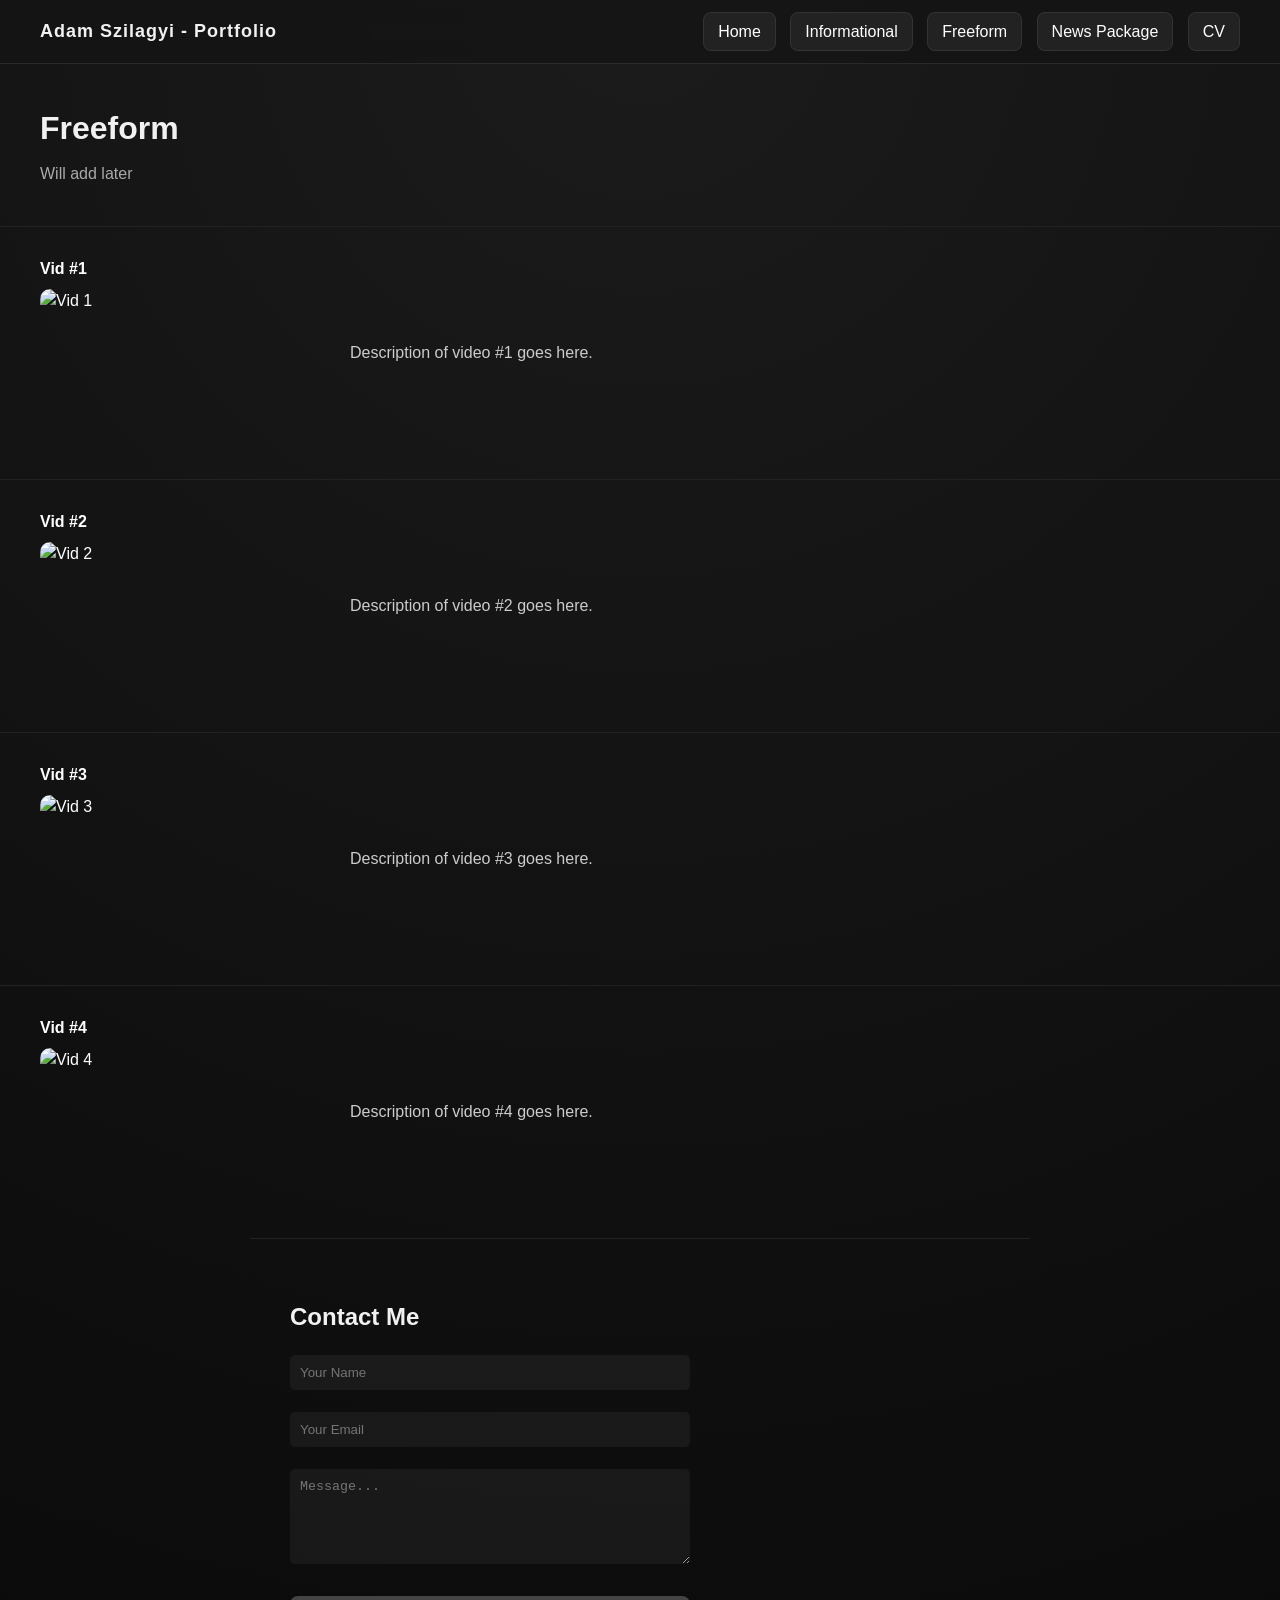
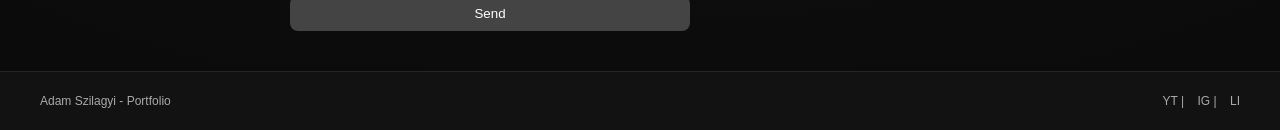
==== freeform.html @ 99cc24c6 "Add files via upload" ====
<!DOCTYPE html>
<html lang="en">
<head>
<meta charset="UTF-8" />
<meta name="viewport" content="width=device-width, initial-scale=1.0"/>
<title>Freeform - Adam Szilagyi</title>

<link rel="stylesheet" href="styles.css">

<style>
.page-title {
    padding: 40px 40px 10px;
    font-size: 32px;
    font-weight: bold;
}

.page-desc {
    padding: 0 40px 40px;
    color: #aaa;
}

/* VIDEO ROWS */
.video-row {
    display: flex;
    align-items: center;
    gap: 30px;
    padding: 30px 40px;
    border-top: 1px solid #222;
}

/* LEFT SIDE VIDEO CARD */
.video-card {
    display: flex;
    flex-direction: column;
    text-decoration: none;
    color: white;
}

.video-title {
    margin-bottom: 8px;
    font-weight: bold;
}

/* HOVER ZOOM */
.video-card img {
    width: 280px;
    height: 160px;
    object-fit: cover;
    border-radius: 10px;
    transition: transform 0.3s ease;
}

.video-card img:hover {
    transform: scale(1.08);
}

/* TEXT */
.video-text {
    max-width: 500px;
    color: #ccc;
}

/* CONTACT (same styling as main site if already in styles.css) */
.contact {
    padding: 40px;
    border-top: 1px solid #222;
}

form {
    display: flex;
    flex-direction: column;
    max-width: 400px;
}

input, textarea {
    margin-bottom: 10px;
    padding: 10px;
    border: none;
    border-radius: 5px;
}

button.submit {
    background: #444;
    color: white;
    padding: 10px;
    border: none;
    cursor: pointer;
}

button.submit:hover {
    background: #666;
}
</style>

</head>

<body>

<!-- HEADER -->
<header>
    <div class="title">Adam Szilagyi - Portfolio</div>

    <div class="nav-buttons">
        <a href="index.html">Home</a>
        <a href="informational.html">Informational</a>
        <a href="freeform.html">Freeform</a>
        <a href="news.html">News Package</a>
        <a href="cv.pdf" target="_blank">CV</a>
    </div>
</header>

<!-- TITLE -->
<div class="page-title">Freeform</div>
<div class="page-desc">Will add later</div>

<!-- ROW 1 -->
<section class="video-row">
    <a class="video-card" href="https://your-link-1.com" target="_blank">
        <div class="video-title">Vid #1</div>
        <img src="images/info1.jpg" alt="Vid 1">
    </a>
    <div class="video-text">Description of video #1 goes here.</div>
</section>

<!-- ROW 2 -->
<section class="video-row">
    <a class="video-card" href="https://your-link-2.com" target="_blank">
        <div class="video-title">Vid #2</div>
        <img src="images/info2.jpg" alt="Vid 2">
    </a>
    <div class="video-text">Description of video #2 goes here.</div>
</section>

<!-- ROW 3 -->
<section class="video-row">
    <a class="video-card" href="https://your-link-3.com" target="_blank">
        <div class="video-title">Vid #3</div>
        <img src="images/info3.jpg" alt="Vid 3">
    </a>
    <div class="video-text">Description of video #3 goes here.</div>
</section>

<!-- ROW 4 -->
<section class="video-row">
    <a class="video-card" href="https://your-link-4.com" target="_blank">
        <div class="video-title">Vid #4</div>
        <img src="images/info4.jpg" alt="Vid 4">
    </a>
    <div class="video-text">Description of video #4 goes here.</div>
</section>

<!-- CONTACT FORM -->
<section class="contact">
    <h2>Contact Me</h2>

    <form action="https://formspree.io/f/mwvaejre" method="POST">
        <input type="text" name="name" placeholder="Your Name" required>
        <input type="email" name="email" placeholder="Your Email" required>
        <textarea name="message" placeholder="Message..." rows="5"></textarea>
        <button class="submit" type="submit">Send</button>
    </form>
</section>

<!-- FOOTER -->
<footer>
    <div>Adam Szilagyi - Portfolio</div>

    <div>
        <a href="#">YT</a> |
        <a href="#">IG</a> |
        <a href="#">LI</a>
    </div>
</footer>

</body>
</html>
---- styles.css ----
/* =========================
   GLOBAL
========================= */
body {
    margin: 0;
    font-family: "Arial", sans-serif;
    background: radial-gradient(circle at top, #1b1b1b, #0a0a0a);
    color: #f1f1f1;
    line-height: 1.5;
}

/* Smooth scrolling */
html {
    scroll-behavior: smooth;
}

/* =========================
   HEADER
========================= */
header {
    display: flex;
    justify-content: space-between;
    align-items: center;
    padding: 18px 40px;
    background: rgba(20, 20, 20, 0.8);
    backdrop-filter: blur(10px);
    border-bottom: 1px solid #2a2a2a;
    position: sticky;
    top: 0;
    z-index: 100;
}

.title {
    font-size: 18px;
    font-weight: 700;
    letter-spacing: 1px;
}

.nav-buttons a {
    margin-left: 10px;
    padding: 10px 14px;
    background: rgba(255, 255, 255, 0.06);
    color: #fff;
    text-decoration: none;
    border-radius: 8px;
    transition: all 0.25s ease;
    border: 1px solid rgba(255,255,255,0.08);
}

.nav-buttons a:hover {
    transform: translateY(-2px);
    background: rgba(255, 255, 255, 0.15);
    box-shadow: 0 6px 20px rgba(0,0,0,0.4);
}

/* =========================
   ABOUT SECTION
========================= */
.about {
    display: flex;
    gap: 30px;
    padding: 60px 40px;
    align-items: center;
    max-width: 1100px;
    margin: auto;
}

.about img {
    width: 150px;
    height: 150px;
    border-radius: 50%;
    object-fit: cover;
    border: 3px solid rgba(255,255,255,0.15);
    box-shadow: 0 10px 30px rgba(0,0,0,0.5);
}

.about h2 {
    margin: 0;
    font-size: 28px;
}

.about p {
    color: #cfcfcf;
    max-width: 500px;
}

.cert {
    width: 130px;
    margin-top: 10px;
    filter: drop-shadow(0 10px 15px rgba(0,0,0,0.4));
}

.socials {
    margin-top: 10px;
}

.socials a {
    margin-right: 12px;
    font-size: 18px;
    color: #ccc;
    transition: 0.2s;
}

.socials a:hover {
    color: white;
    transform: scale(1.1);
}

/* =========================
   ROW SECTIONS
========================= */
.row {
    display: flex;
    align-items: center;
    justify-content: space-between;
    padding: 60px 40px;
    border-top: 1px solid rgba(255,255,255,0.06);
    max-width: 1100px;
    margin: auto;
    gap: 20px;
}

.row img {
    width: 340px;
    height: 200px;
    object-fit: cover;
    border-radius: 12px;
    box-shadow: 0 10px 30px rgba(0,0,0,0.6);
    transition: transform 0.3s ease;
}

.row img:hover {
    transform: scale(1.03);
}

.desc {
    max-width: 420px;
}

.desc h3 {
    font-size: 22px;
    margin-bottom: 10px;
}

.desc p {
    color: #cfcfcf;
}

/* BUTTONS */
button {
    margin-top: 10px;
    padding: 10px 16px;
    border: none;
    border-radius: 8px;
    background: linear-gradient(135deg, #444, #222);
    color: white;
    cursor: pointer;
    transition: all 0.25s ease;
}

button:hover {
    transform: translateY(-2px);
    background: linear-gradient(135deg, #666, #333);
    box-shadow: 0 8px 25px rgba(0,0,0,0.4);
}

/* =========================
   CONTACT
========================= */
.contact {
    padding: 60px 40px;
    max-width: 700px;
    margin: auto;
    border-top: 1px solid rgba(255,255,255,0.06);
}

form {
    display: flex;
    flex-direction: column;
    gap: 12px;
}

input, textarea {
    padding: 12px;
    border-radius: 8px;
    border: 1px solid rgba(255,255,255,0.1);
    background: rgba(255,255,255,0.05);
    color: white;
    outline: none;
}

input:focus, textarea:focus {
    border-color: rgba(255,255,255,0.3);
}

/* =========================
   FOOTER
========================= */
footer {
    display: flex;
    justify-content: space-between;
    padding: 20px 40px;
    background: rgba(20, 20, 20, 0.8);
    border-top: 1px solid rgba(255,255,255,0.08);
    font-size: 12px;
    color: #aaa;
}

footer a {
    color: #aaa;
    margin-left: 10px;
    text-decoration: none;
}

footer a:hover {
    color: white;
}
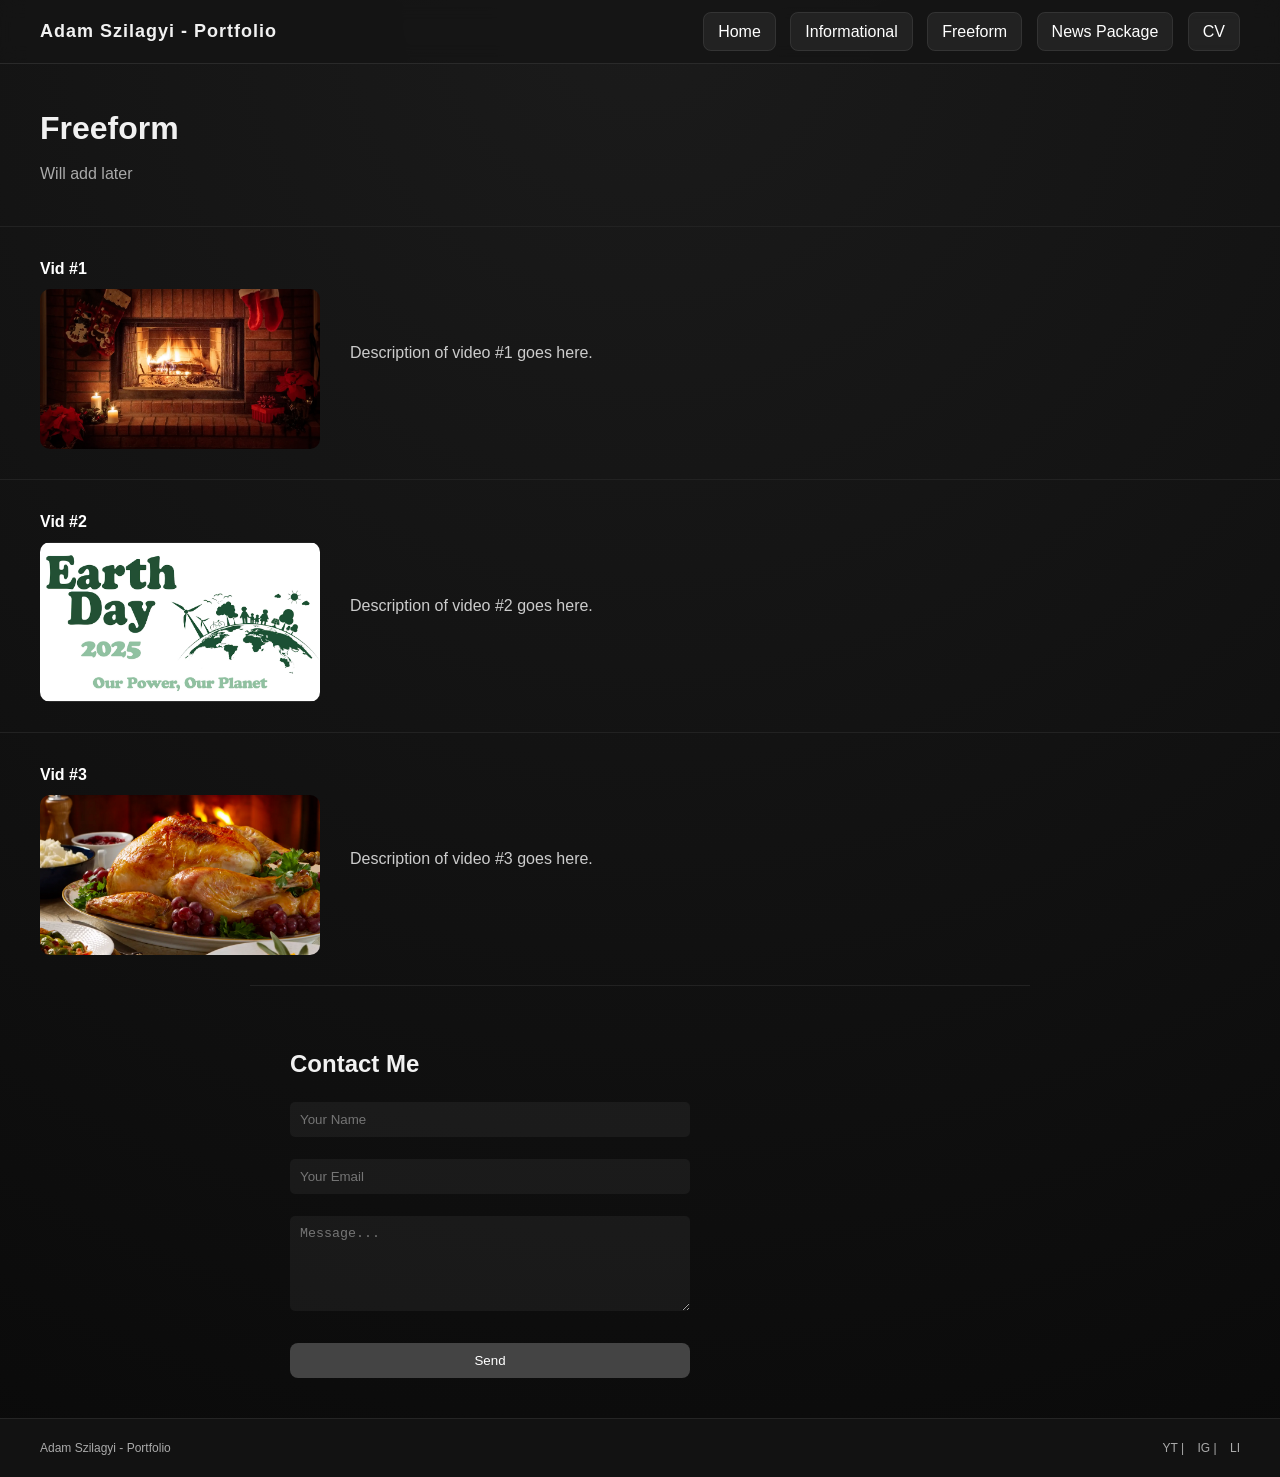
==== commit 00b8a5ff: "Remove fourth video section from freeform.html Removed the fourth video section from the HTML." ====
--- a/freeform.html
+++ b/freeform.html
@@ -117,7 +117,7 @@
 <section class="video-row">
     <a class="video-card" href="https://your-link-1.com" target="_blank">
         <div class="video-title">Vid #1</div>
-        <img src="images/info1.jpg" alt="Vid 1">
+        <img src="images/free1.jpg" alt="Vid 1">
     </a>
     <div class="video-text">Description of video #1 goes here.</div>
 </section>
@@ -126,7 +126,7 @@
 <section class="video-row">
     <a class="video-card" href="https://your-link-2.com" target="_blank">
         <div class="video-title">Vid #2</div>
-        <img src="images/info2.jpg" alt="Vid 2">
+        <img src="images/free2.jpg" alt="Vid 2">
     </a>
     <div class="video-text">Description of video #2 goes here.</div>
 </section>
@@ -135,19 +135,11 @@
 <section class="video-row">
     <a class="video-card" href="https://your-link-3.com" target="_blank">
         <div class="video-title">Vid #3</div>
-        <img src="images/info3.jpg" alt="Vid 3">
+        <img src="images/free3.jpg" alt="Vid 3">
     </a>
     <div class="video-text">Description of video #3 goes here.</div>
 </section>
 
-<!-- ROW 4 -->
-<section class="video-row">
-    <a class="video-card" href="https://your-link-4.com" target="_blank">
-        <div class="video-title">Vid #4</div>
-        <img src="images/info4.jpg" alt="Vid 4">
-    </a>
-    <div class="video-text">Description of video #4 goes here.</div>
-</section>
 
 <!-- CONTACT FORM -->
 <section class="contact">
@@ -173,4 +165,4 @@
 </footer>
 
 </body>
-</html>+</html>
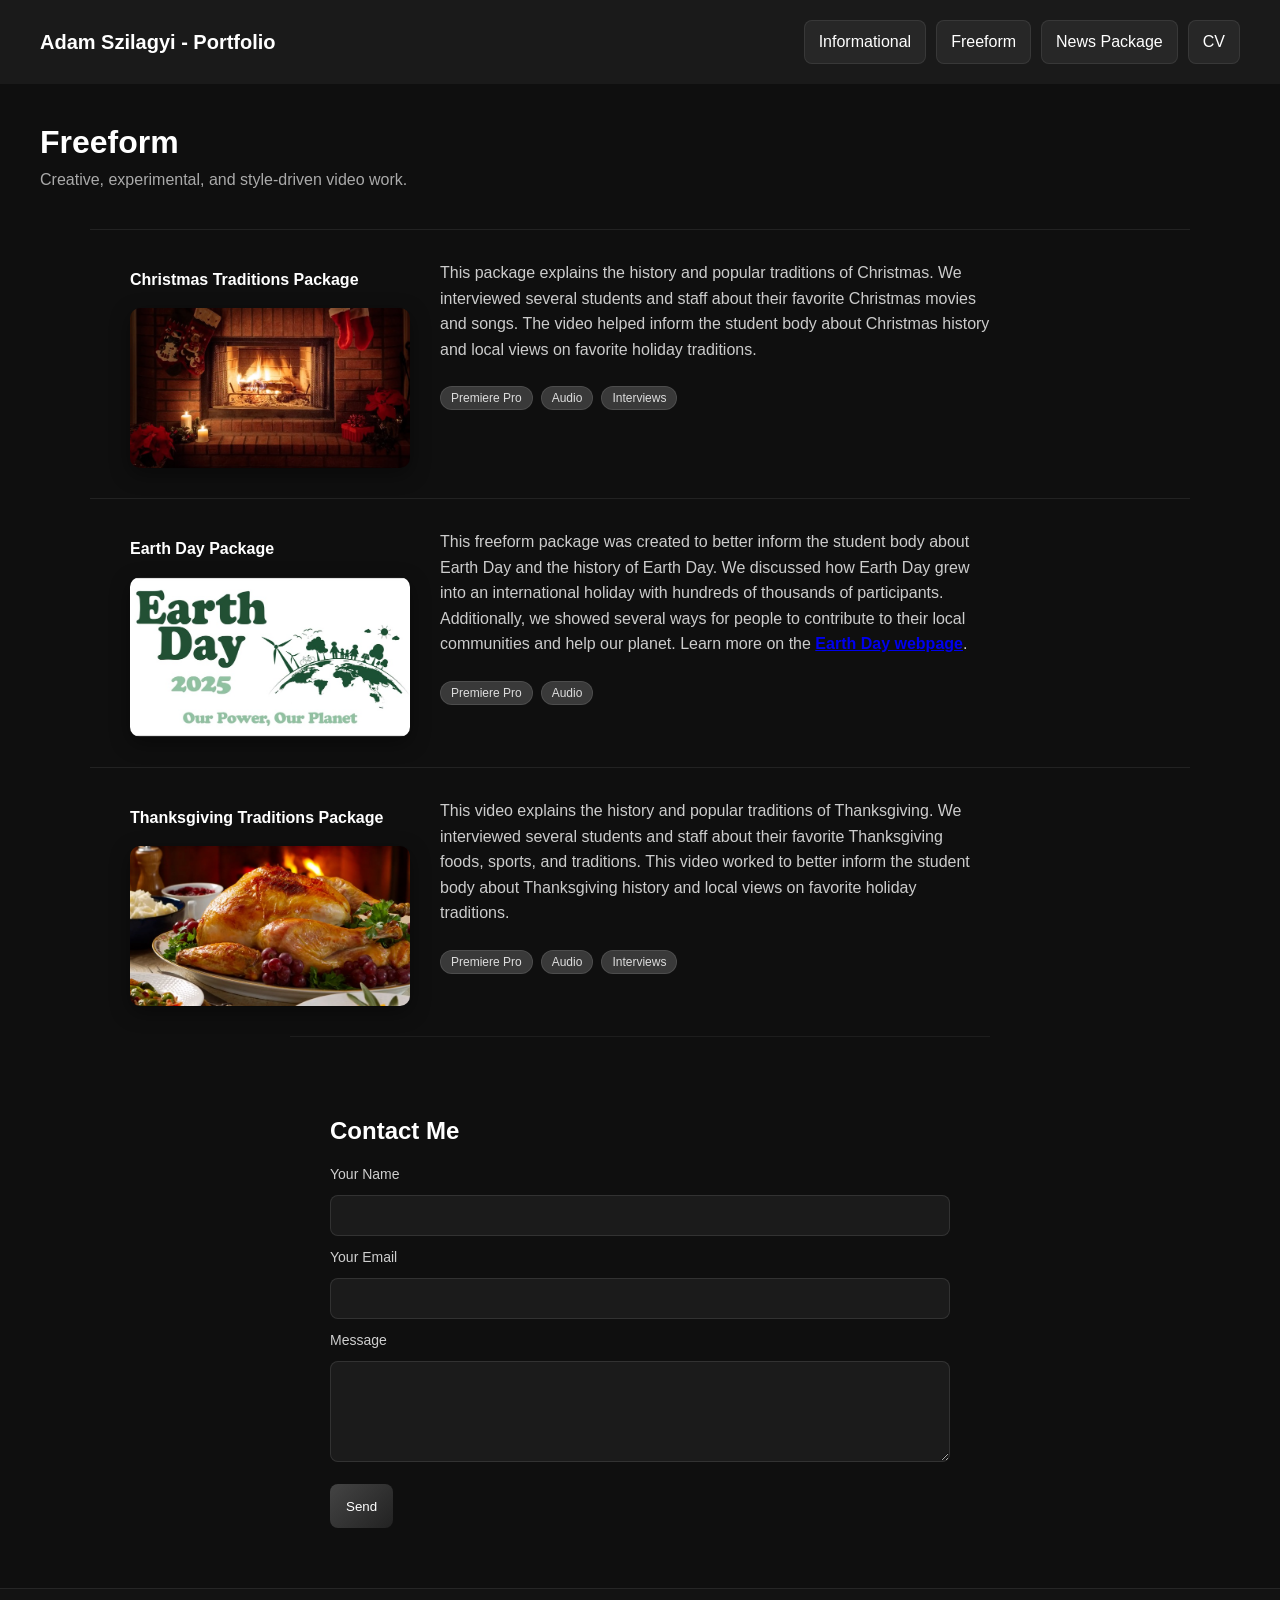
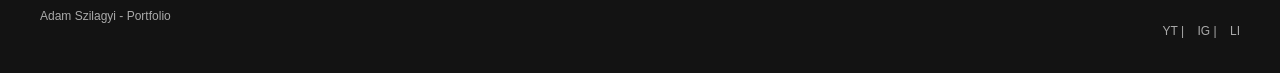
==== commit 2c8b356a: "Added Impeccable and Ran Audit Recommendations Improved the portfolio’s accessibility, responsivenes" ====
--- a/freeform.html
+++ b/freeform.html
@@ -1,168 +1,108 @@
-<!DOCTYPE html>
+<!doctype html>
 <html lang="en">
-<head>
-<meta charset="UTF-8" />
-<meta name="viewport" content="width=device-width, initial-scale=1.0"/>
-<title>Freeform - Adam Szilagyi</title>
+  <head>
+    <meta charset="UTF-8" />
+    <meta name="viewport" content="width=device-width, initial-scale=1.0" />
+    <title>Freeform - Adam Szilagyi</title>
+    <link rel="stylesheet" href="styles.css" />
+  </head>
 
-<link rel="stylesheet" href="styles.css">
-
-<style>
-.page-title {
-    padding: 40px 40px 10px;
-    font-size: 32px;
-    font-weight: bold;
-}
-
-.page-desc {
-    padding: 0 40px 40px;
-    color: #aaa;
-}
-
-/* VIDEO ROWS */
-.video-row {
-    display: flex;
-    align-items: center;
-    gap: 30px;
-    padding: 30px 40px;
-    border-top: 1px solid #222;
-}
-
-/* LEFT SIDE VIDEO CARD */
-.video-card {
-    display: flex;
-    flex-direction: column;
-    text-decoration: none;
-    color: white;
-}
-
-.video-title {
-    margin-bottom: 8px;
-    font-weight: bold;
-}
-
-/* HOVER ZOOM */
-.video-card img {
-    width: 280px;
-    height: 160px;
-    object-fit: cover;
-    border-radius: 10px;
-    transition: transform 0.3s ease;
-}
-
-.video-card img:hover {
-    transform: scale(1.08);
-}
-
-/* TEXT */
-.video-text {
-    max-width: 500px;
-    color: #ccc;
-}
-
-/* CONTACT (same styling as main site if already in styles.css) */
-.contact {
-    padding: 40px;
-    border-top: 1px solid #222;
-}
-
-form {
-    display: flex;
-    flex-direction: column;
-    max-width: 400px;
-}
-
-input, textarea {
-    margin-bottom: 10px;
-    padding: 10px;
-    border: none;
-    border-radius: 5px;
-}
-
-button.submit {
-    background: #444;
-    color: white;
-    padding: 10px;
-    border: none;
-    cursor: pointer;
-}
-
-button.submit:hover {
-    background: #666;
-}
-</style>
-
-</head>
-
-<body>
-
-<!-- HEADER -->
-<header>
-    <div class="title">Adam Szilagyi - Portfolio</div>
-
-    <div class="nav-buttons">
-        <a href="index.html">Home</a>
+  <body>
+    <!-- HEADER -->
+    <header>
+      <a href="index.html" class="title">Adam Szilagyi - Portfolio</a>
+      <nav class="nav-buttons" aria-label="Primary navigation">
         <a href="informational.html">Informational</a>
         <a href="freeform.html">Freeform</a>
         <a href="news.html">News Package</a>
-        <a href="cv.pdf" target="_blank">CV</a>
-    </div>
-</header>
+        <a href="cv.pdf" target="_blank" rel="noopener noreferrer">CV</a>
+      </nav>
+    </header>
 
-<!-- TITLE -->
-<div class="page-title">Freeform</div>
-<div class="page-desc">Will add later</div>
+    <main id="main-content">
+      <!-- PAGE TITLE -->
+      <h1 class="page-title">Freeform</h1>
+      <p class="page-desc">
+        Creative, experimental, and style-driven video work.
+      </p>
 
-<!-- ROW 1 -->
-<section class="video-row">
-    <a class="video-card" href="https://your-link-1.com" target="_blank">
-        <div class="video-title">Vid #1</div>
-        <img src="images/free1.jpg" alt="Vid 1">
-    </a>
-    <div class="video-text">Description of video #1 goes here.</div>
-</section>
+      <!-- VIDEO 1 -->
+      <section class="video-row">
+      <a class="video-card" href="https://youtu.be/-RjYOG3RNKY" target="_blank" rel="noopener noreferrer">
+        <div class="video-title">Christmas Traditions Package</div>
+        <img src="images/thumbs/free1.jpg" alt="Christmas Traditions Package video thumbnail" width="720" height="405" loading="lazy" decoding="async" />
+      </a>
+      <div>
+        <div class="video-text">This package explains the history and popular traditions of Christmas. We interviewed
+          several students and staff about their favorite Christmas movies and songs. The video helped inform the student
+          body about Christmas history and local views on favorite holiday traditions.</div>
+        <div class="video-tags">
+          <span class="tag">Premiere Pro</span>
+          <span class="tag">Audio</span>
+          <span class="tag">Interviews</span>
+        </div>
+      </div>
+    </section>
 
-<!-- ROW 2 -->
-<section class="video-row">
-    <a class="video-card" href="https://your-link-2.com" target="_blank">
-        <div class="video-title">Vid #2</div>
-        <img src="images/free2.jpg" alt="Vid 2">
-    </a>
-    <div class="video-text">Description of video #2 goes here.</div>
-</section>
+    <!-- VIDEO 2 -->
+    <section class="video-row">
+      <a class="video-card" href="https://youtu.be/7KwPspmigpY" target="_blank" rel="noopener noreferrer">
+        <div class="video-title">Earth Day Package</div>
+        <img src="images/thumbs/free2.jpg" alt="Earth Day Package video thumbnail" width="720" height="405" loading="lazy" decoding="async" />
+      </a>
+      <div>
+        <div class="video-text">This freeform package was created to better inform the student body about Earth Day and the
+          history of Earth Day. We discussed how Earth Day grew into an international holiday with hundreds of thousands of participants. 
+          Additionally, we showed several ways for people to contribute to their local communities and help our planet. Learn more on
+          the <a href="https://www.earthday.org/"><b>Earth Day webpage</b></a>.</div>
+        <div class="video-tags">
+          <span class="tag">Premiere Pro</span>
+          <span class="tag">Audio</span>
+        </div>
+      </div>
+    </section>
 
-<!-- ROW 3 -->
-<section class="video-row">
-    <a class="video-card" href="https://your-link-3.com" target="_blank">
-        <div class="video-title">Vid #3</div>
-        <img src="images/free3.jpg" alt="Vid 3">
-    </a>
-    <div class="video-text">Description of video #3 goes here.</div>
-</section>
+    <!-- VIDEO 3 -->
+    <section class="video-row">
+      <a class="video-card" href="https://youtu.be/8H7IEGr7EFw" target="_blank" rel="noopener noreferrer">
+        <div class="video-title">Thanksgiving Traditions Package</div>
+        <img src="images/thumbs/free3.jpg" alt="Thanksgiving Traditions Package video thumbnail" width="720" height="405" loading="lazy" decoding="async" />
+      </a>
+      <div>
+        <div class="video-text">This video explains the history and popular traditions of Thanksgiving. We interviewed
+          several students and staff about their favorite Thanksgiving foods, sports, and traditions. This video worked to better inform the student 
+          body about Thanksgiving history and local views on favorite holiday traditions.</div>
+        <div class="video-tags">
+          <span class="tag">Premiere Pro</span>
+          <span class="tag">Audio</span>
+          <span class="tag">Interviews</span>
+        </div>
+      </div>
+    </section>
 
+    <!-- CONTACT FORM -->
+    <section class="contact" aria-labelledby="contact-heading">
+      <h2 id="contact-heading">Contact Me</h2>
+      <form action="https://formspree.io/f/mwvaejre" method="POST">
+        <label for="contact-name">Your Name</label>
+        <input id="contact-name" type="text" name="name" autocomplete="name" required />
+        <label for="contact-email">Your Email</label>
+        <input id="contact-email" type="email" name="email" autocomplete="email" required />
+        <label for="contact-message">Message</label>
+        <textarea id="contact-message" name="message" rows="5"></textarea>
+        <button class="submit" type="submit">Send</button>
+      </form>
+    </section>
+    </main>
 
-<!-- CONTACT FORM -->
-<section class="contact">
-    <h2>Contact Me</h2>
-
-    <form action="https://formspree.io/f/mwvaejre" method="POST">
-        <input type="text" name="name" placeholder="Your Name" required>
-        <input type="email" name="email" placeholder="Your Email" required>
-        <textarea name="message" placeholder="Message..." rows="5"></textarea>
-        <button class="submit" type="submit">Send</button>
-    </form>
-</section>
-
-<!-- FOOTER -->
-<footer>
-    <div>Adam Szilagyi - Portfolio</div>
-
-    <div>
-        <a href="#">YT</a> |
-        <a href="#">IG</a> |
-        <a href="#">LI</a>
-    </div>
-</footer>
-
-</body>
+    <!-- FOOTER -->
+    <footer>
+      <div>Adam Szilagyi - Portfolio</div>
+      <div>
+        <a href="https://www.youtube.com/" target="_blank" rel="noopener noreferrer">YT</a> |
+        <a href="https://www.instagram.com" target="_blank" rel="noopener noreferrer">IG</a> |
+        <a href="https://www.linkedin.com/" target="_blank" rel="noopener noreferrer">LI</a>
+      </div>
+    </footer>
+  </body>
 </html>
--- a/styles.css
+++ b/styles.css
@@ -1,217 +1,672 @@
-/* =========================
-   GLOBAL
-========================= */
+/* ========================================
+   GLOBAL STYLES
+   ======================================== */
 body {
-    margin: 0;
-    font-family: "Arial", sans-serif;
-    background: radial-gradient(circle at top, #1b1b1b, #0a0a0a);
-    color: #f1f1f1;
-    line-height: 1.5;
-}
-
-/* Smooth scrolling */
-html {
-    scroll-behavior: smooth;
-}
-
-/* =========================
+  margin: 0;
+  font-family: Arial, sans-serif;
+  background: #0f0f0f;
+  color: white;
+}
+
+*,
+*::before,
+*::after {
+  box-sizing: border-box;
+}
+
+img {
+  max-width: 100%;
+}
+
+.visually-hidden {
+  position: absolute;
+  width: 1px;
+  height: 1px;
+  padding: 0;
+  margin: -1px;
+  overflow: hidden;
+  clip: rect(0, 0, 0, 0);
+  white-space: nowrap;
+  border: 0;
+}
+
+:focus-visible {
+  outline: 3px solid rgba(255, 255, 255, 0.7);
+  outline-offset: 3px;
+}
+
+/* ========================================
    HEADER
-========================= */
+   ======================================== */
 header {
-    display: flex;
-    justify-content: space-between;
+  display: flex;
+  justify-content: space-between;
+  align-items: center;
+  padding: 20px 40px;
+  background: #1a1a1a;
+  position: sticky;
+  top: 0;
+  z-index: 1000;
+}
+
+.title {
+  font-size: 20px;
+  font-weight: bold;
+  color: white;
+  text-decoration: none;
+  cursor: pointer;
+  transition:
+    opacity 0.2s ease,
+    transform 0.2s ease;
+}
+
+.title:hover {
+  transform: scale(1.05);
+  opacity: 0.8;
+}
+
+.nav-buttons {
+  display: flex;
+  align-items: center;
+  flex-wrap: wrap;
+  justify-content: flex-end;
+  gap: 10px;
+}
+
+.nav-buttons a {
+  display: inline-flex;
+  align-items: center;
+  justify-content: center;
+  min-height: 44px;
+  padding: 10px 14px;
+  background: rgba(255, 255, 255, 0.06);
+  color: #fff;
+  text-decoration: none;
+  border-radius: 8px;
+  transition:
+    transform 0.25s ease,
+    background 0.25s ease,
+    box-shadow 0.25s ease;
+  border: 1px solid rgba(255, 255, 255, 0.08);
+}
+
+.nav-buttons a:hover {
+  transform: translateY(-2px);
+  background: rgba(255, 255, 255, 0.15);
+  box-shadow: 0 6px 20px rgba(0, 0, 0, 0.4);
+}
+
+/* ========================================
+   ABOUT SECTION
+   ======================================== */
+.about {
+  display: flex;
+  gap: 30px;
+  padding: 60px 40px;
+  align-items: flex-start;
+  max-width: 1100px;
+  margin: auto;
+}
+
+.about img {
+  width: 150px;
+  height: 150px;
+  border-radius: 50%;
+  object-fit: cover;
+  border: 3px solid rgba(255, 255, 255, 0.15);
+  box-shadow: 0 10px 30px rgba(0, 0, 0, 0.5);
+  flex-shrink: 0;
+}
+
+.about > div {
+  flex: 1;
+  max-width: 500px;
+}
+
+.about h2 {
+  margin: 0 0 15px 0;
+  font-size: 28px;
+}
+
+.about p {
+  color: #cfcfcf;
+  line-height: 1.6;
+  margin: 0 0 15px 0;
+}
+
+/* ========================================
+   HEADSHOT & CERTIFICATIONS
+   ======================================== */
+.headshot {
+  width: 220px !important;
+  height: 220px !important;
+  border-radius: 50%;
+  object-fit: cover;
+}
+
+.cert {
+  width: 110px !important;
+  height: 110px !important;
+  border-radius: 50%;
+  margin-top: 10px;
+  object-fit: cover;
+  filter: drop-shadow(0 10px 15px rgba(0, 0, 0, 0.4));
+}
+
+/* ========================================
+   SOCIAL LINKS
+   ======================================== */
+.socials {
+  margin-top: 10px;
+}
+
+.socials a {
+  display: inline-flex;
+  align-items: center;
+  min-height: 44px;
+  margin-right: 12px;
+  font-size: 18px;
+  color: #ccc;
+  text-decoration: none;
+  transition:
+    color 0.2s ease,
+    transform 0.2s ease;
+}
+
+.socials a:hover {
+  color: white;
+  transform: scale(1.1);
+}
+
+/* ========================================
+   ROW SECTIONS
+   ======================================== */
+.row {
+  display: flex;
+  align-items: flex-start;
+  justify-content: flex-start;
+  padding: 80px 60px;
+  border-top: 1px solid rgba(255, 255, 255, 0.06);
+  max-width: 1100px;
+  margin: auto;
+  gap: clamp(40px, 10vw, 120px);
+}
+
+.row img {
+  width: 340px;
+  height: 200px;
+  object-fit: cover;
+  border-radius: 12px;
+  box-shadow: 0 10px 30px rgba(0, 0, 0, 0.6);
+  transition: transform 0.3s ease;
+  flex-shrink: 0;
+}
+
+.row img:hover {
+  transform: scale(1.03);
+}
+
+.desc {
+  max-width: 420px;
+  display: flex;
+  flex-direction: column;
+}
+
+.desc h2 {
+  font-size: 22px;
+  margin: 0 0 10px 0;
+  min-height: 55px;
+  display: flex;
+  align-items: center;
+}
+
+.desc button {
+  align-self: flex-start;
+  margin: 0 0 15px 0;
+}
+
+.desc p {
+  color: #cfcfcf;
+  margin: 0 0 15px 0;
+  line-height: 1.6;
+}
+
+/* ========================================
+   SKILLS SECTION
+   ======================================== */
+.skills {
+  padding: 40px 180px;
+  border-top: 1px solid #222;
+}
+
+.skill {
+  margin-bottom: 15px;
+}
+
+.skill-name {
+  margin-bottom: 5px;
+  color: #ccc;
+}
+
+.bar {
+  width: 100%;
+  background: #222;
+  height: 10px;
+  border-radius: 5px;
+  overflow: hidden;
+}
+
+.bar-fill {
+  height: 100%;
+  background: #555;
+}
+
+/* ========================================
+   BUTTONS
+   ======================================== */
+button,
+.button-link {
+  display: inline-flex;
+  align-items: center;
+  justify-content: center;
+  min-height: 44px;
+  margin-top: 10px;
+  padding: 10px 16px;
+  border: none;
+  border-radius: 8px;
+  background: linear-gradient(135deg, #444, #222);
+  color: white;
+  cursor: pointer;
+  text-decoration: none;
+  transition:
+    transform 0.25s ease,
+    background 0.25s ease,
+    box-shadow 0.25s ease;
+}
+
+button:hover,
+.button-link:hover {
+  transform: translateY(-2px);
+  background: linear-gradient(135deg, #666, #333);
+  box-shadow: 0 8px 25px rgba(0, 0, 0, 0.4);
+}
+
+/* ========================================
+   CONTACT SECTION
+   ======================================== */
+.contact {
+  padding: 60px 40px;
+  max-width: 700px;
+  margin: auto;
+  border-top: 1px solid rgba(255, 255, 255, 0.06);
+}
+
+form {
+  display: flex;
+  flex-direction: column;
+  gap: 12px;
+}
+
+label {
+  color: #cfcfcf;
+  font-size: 14px;
+  line-height: 1.3;
+}
+
+input,
+textarea {
+  padding: 12px;
+  border-radius: 8px;
+  border: 1px solid rgba(255, 255, 255, 0.1);
+  background: rgba(255, 255, 255, 0.05);
+  color: white;
+  font-family: Arial, sans-serif;
+}
+
+input:focus,
+textarea:focus {
+  border-color: rgba(255, 255, 255, 0.3);
+}
+
+button.submit {
+  align-self: flex-start;
+}
+
+/* ========================================
+   FOOTER
+   ======================================== */
+footer {
+  display: flex;
+  justify-content: space-between;
+  padding: 20px 40px;
+  background: rgba(20, 20, 20, 0.8);
+  border-top: 1px solid rgba(255, 255, 255, 0.08);
+  font-size: 12px;
+  color: #aaa;
+}
+
+footer a {
+  display: inline-flex;
+  align-items: center;
+  min-height: 44px;
+  color: #aaa;
+  margin-left: 10px;
+  text-decoration: none;
+  transition: color 0.2s ease;
+}
+
+footer a:hover {
+  color: white;
+}
+
+/* ========================================
+   PAGE LAYOUTS (for detail pages)
+   ======================================== */
+.page-title {
+  padding: 40px 40px 10px;
+  margin: 0;
+  font-size: 32px;
+  font-weight: bold;
+}
+
+.page-desc {
+  padding: 0 40px 40px;
+  margin: 0;
+  color: #aaa;
+}
+
+/* ========================================
+   VIDEO SECTION
+   ======================================== */
+.video-row {
+  display: flex;
+  align-items: flex-start;
+  gap: 30px;
+  padding: 30px 40px;
+  border-top: 1px solid #222;
+  max-width: 1100px;
+  margin: 0 auto;
+}
+
+.video-row > div {
+  display: flex;
+  flex-direction: column;
+  flex: 1;
+}
+
+.video-card {
+  display: flex;
+  flex-direction: column;
+  text-decoration: none;
+  color: white;
+  transition: transform 0.2s ease;
+  min-width: 280px;
+  width: 280px;
+  flex-shrink: 0;
+}
+
+.video-card:hover img {
+  transform: scale(1.08);
+}
+
+.video-title {
+  margin-bottom: 8px;
+  font-weight: bold;
+  font-size: 16px;
+  min-height: 40px;
+  display: flex;
+  align-items: center;
+}
+
+.video-card img {
+  width: 280px;
+  height: 160px;
+  object-fit: cover;
+  border-radius: 10px;
+  box-shadow: 0 6px 20px rgba(0, 0, 0, 0.4);
+  transition: transform 0.3s ease;
+}
+
+.video-text {
+  max-width: 550px;
+  color: #ccc;
+  line-height: 1.6;
+  margin-bottom: 12px;
+}
+
+/* ========================================
+   TAGS
+   ======================================== */
+.video-tags {
+  display: flex;
+  gap: 8px;
+  margin-top: 12px;
+  flex-wrap: wrap;
+}
+
+.tag {
+  display: inline-block;
+  padding: 4px 10px;
+  background: rgba(85, 85, 85, 0.6);
+  color: #ddd;
+  border-radius: 16px;
+  font-size: 12px;
+  font-weight: 500;
+  border: 1px solid rgba(255, 255, 255, 0.1);
+  transition: all 0.2s ease;
+}
+
+.tag:hover {
+  background: rgba(85, 85, 85, 0.9);
+  border-color: rgba(255, 255, 255, 0.3);
+}
+
+/* ========================================
+   FADE-IN SCROLL ANIMATION
+   ======================================== */
+.fade-in {
+  opacity: 0;
+  transform: translateY(20px);
+  transition:
+    opacity 0.8s ease,
+    transform 0.8s ease;
+}
+
+.fade-in.show {
+  opacity: 1;
+  transform: translateY(0);
+}
+
+@media (max-width: 1024px) {
+  .row {
+    padding: 60px 40px;
+    gap: 40px;
+  }
+}
+
+/* ========================================
+   MOBILE/RESPONSIVE (max-width: 768px)
+   ======================================== */
+@media (max-width: 768px) {
+  /* Header */
+  header {
+    padding: 15px 20px;
+    flex-direction: column;
+    gap: 15px;
+  }
+
+  .title {
+    font-size: 18px;
+  }
+
+  .nav-buttons a {
+    padding: 8px 10px;
+    font-size: 12px;
+  }
+
+  /* About Section */
+  .about {
+    flex-direction: column;
+    padding: 40px 20px;
+    gap: 20px;
     align-items: center;
-    padding: 18px 40px;
-    background: rgba(20, 20, 20, 0.8);
-    backdrop-filter: blur(10px);
-    border-bottom: 1px solid #2a2a2a;
-    position: sticky;
-    top: 0;
-    z-index: 100;
-}
-
-.title {
+  }
+
+  .about img {
+    width: 120px;
+    height: 120px;
+  }
+
+  .about > div {
+    max-width: 100%;
+  }
+
+  .about h2 {
+    font-size: 22px;
+  }
+
+  /* Skills Section */
+  .skills {
+    padding: 30px 20px;
+  }
+
+  .skill {
+    margin-bottom: 12px;
+  }
+
+  /* Row Sections */
+  .row {
+    flex-direction: column;
+    padding: 40px 20px;
+    gap: 20px;
+    align-items: center;
+  }
+
+  .row img {
+    width: 100%;
+    height: auto;
+    max-width: 300px;
+  }
+
+  .desc {
+    max-width: 100%;
+    text-align: center;
+  }
+
+  .desc h2 {
+    min-height: auto;
     font-size: 18px;
-    font-weight: 700;
-    letter-spacing: 1px;
-}
-
-.nav-buttons a {
-    margin-left: 10px;
-    padding: 10px 14px;
-    background: rgba(255, 255, 255, 0.06);
-    color: #fff;
-    text-decoration: none;
-    border-radius: 8px;
-    transition: all 0.25s ease;
-    border: 1px solid rgba(255,255,255,0.08);
-}
-
-.nav-buttons a:hover {
-    transform: translateY(-2px);
-    background: rgba(255, 255, 255, 0.15);
-    box-shadow: 0 6px 20px rgba(0,0,0,0.4);
-}
-
-/* =========================
-   ABOUT SECTION
-========================= */
-.about {
-    display: flex;
-    gap: 30px;
-    padding: 60px 40px;
+    justify-content: center;
+  }
+
+  .desc button {
+    align-self: center;
+  }
+
+  /* Contact */
+  .contact {
+    padding: 40px 20px;
+    max-width: 100%;
+  }
+
+  form {
+    max-width: 100%;
+  }
+
+  input,
+  textarea {
+    font-size: 16px;
+  }
+
+  /* Video Section */
+  .video-row {
+    flex-direction: column;
+    padding: 20px 20px;
+    gap: 15px;
     align-items: center;
-    max-width: 1100px;
-    margin: auto;
-}
-
-.about img {
-    width: 150px;
-    height: 150px;
-    border-radius: 50%;
-    object-fit: cover;
-    border: 3px solid rgba(255,255,255,0.15);
-    box-shadow: 0 10px 30px rgba(0,0,0,0.5);
-}
-
-.about h2 {
-    margin: 0;
-    font-size: 28px;
-}
-
-.about p {
-    color: #cfcfcf;
-    max-width: 500px;
-}
-
-.cert {
-    width: 130px;
-    margin-top: 10px;
-    filter: drop-shadow(0 10px 15px rgba(0,0,0,0.4));
-}
-
-.socials {
-    margin-top: 10px;
-}
-
-.socials a {
-    margin-right: 12px;
-    font-size: 18px;
-    color: #ccc;
-    transition: 0.2s;
-}
-
-.socials a:hover {
-    color: white;
-    transform: scale(1.1);
-}
-
-/* =========================
-   ROW SECTIONS
-========================= */
-.row {
-    display: flex;
-    align-items: center;
-    justify-content: space-between;
-    padding: 60px 40px;
-    border-top: 1px solid rgba(255,255,255,0.06);
-    max-width: 1100px;
-    margin: auto;
-    gap: 20px;
-}
-
-.row img {
-    width: 340px;
-    height: 200px;
-    object-fit: cover;
-    border-radius: 12px;
-    box-shadow: 0 10px 30px rgba(0,0,0,0.6);
-    transition: transform 0.3s ease;
-}
-
-.row img:hover {
-    transform: scale(1.03);
-}
-
-.desc {
-    max-width: 420px;
-}
-
-.desc h3 {
-    font-size: 22px;
-    margin-bottom: 10px;
-}
-
-.desc p {
-    color: #cfcfcf;
-}
-
-/* BUTTONS */
-button {
-    margin-top: 10px;
-    padding: 10px 16px;
-    border: none;
-    border-radius: 8px;
-    background: linear-gradient(135deg, #444, #222);
-    color: white;
-    cursor: pointer;
-    transition: all 0.25s ease;
-}
-
-button:hover {
-    transform: translateY(-2px);
-    background: linear-gradient(135deg, #666, #333);
-    box-shadow: 0 8px 25px rgba(0,0,0,0.4);
-}
-
-/* =========================
-   CONTACT
-========================= */
-.contact {
-    padding: 60px 40px;
-    max-width: 700px;
-    margin: auto;
-    border-top: 1px solid rgba(255,255,255,0.06);
-}
-
-form {
-    display: flex;
+  }
+
+  .video-card {
+    min-width: 100%;
+    width: 100%;
+    max-width: 300px;
+  }
+
+  .video-card img {
+    width: 100%;
+    max-width: 300px;
+    height: auto;
+  }
+
+  .video-title {
+    min-height: 30px;
+    font-size: 14px;
+  }
+
+  .video-text {
+    max-width: 100%;
+    font-size: 14px;
+  }
+
+  /* Page Layouts */
+  .page-title {
+    padding: 20px 20px 10px;
+    font-size: 24px;
+  }
+
+  .page-desc {
+    padding: 0 20px 20px;
+    font-size: 14px;
+  }
+
+  /* Footer */
+  footer {
     flex-direction: column;
-    gap: 12px;
-}
-
-input, textarea {
-    padding: 12px;
-    border-radius: 8px;
-    border: 1px solid rgba(255,255,255,0.1);
-    background: rgba(255,255,255,0.05);
-    color: white;
-    outline: none;
-}
-
-input:focus, textarea:focus {
-    border-color: rgba(255,255,255,0.3);
-}
-
-/* =========================
-   FOOTER
-========================= */
-footer {
-    display: flex;
-    justify-content: space-between;
-    padding: 20px 40px;
-    background: rgba(20, 20, 20, 0.8);
-    border-top: 1px solid rgba(255,255,255,0.08);
-    font-size: 12px;
-    color: #aaa;
-}
-
-footer a {
-    color: #aaa;
-    margin-left: 10px;
-    text-decoration: none;
-}
-
-footer a:hover {
-    color: white;
-}
+    gap: 15px;
+    padding: 20px;
+    text-align: center;
+  }
+
+  footer a {
+    margin-left: 5px;
+  }
+
+  /* Tags */
+  .tag {
+    font-size: 11px;
+    padding: 3px 8px;
+  }
+
+  /* Buttons */
+  button,
+  .button-link {
+    padding: 8px 12px;
+    font-size: 14px;
+  }
+}
+
+@media (prefers-reduced-motion: reduce) {
+  *,
+  *::before,
+  *::after {
+    scroll-behavior: auto !important;
+    transition-duration: 0.01ms !important;
+    animation-duration: 0.01ms !important;
+    animation-iteration-count: 1 !important;
+  }
+
+  .fade-in {
+    opacity: 1;
+    transform: none;
+  }
+
+  .title:hover,
+  .nav-buttons a:hover,
+  .socials a:hover,
+  .row img:hover,
+  button:hover,
+  .button-link:hover,
+  .video-card:hover img {
+    transform: none;
+  }
+}
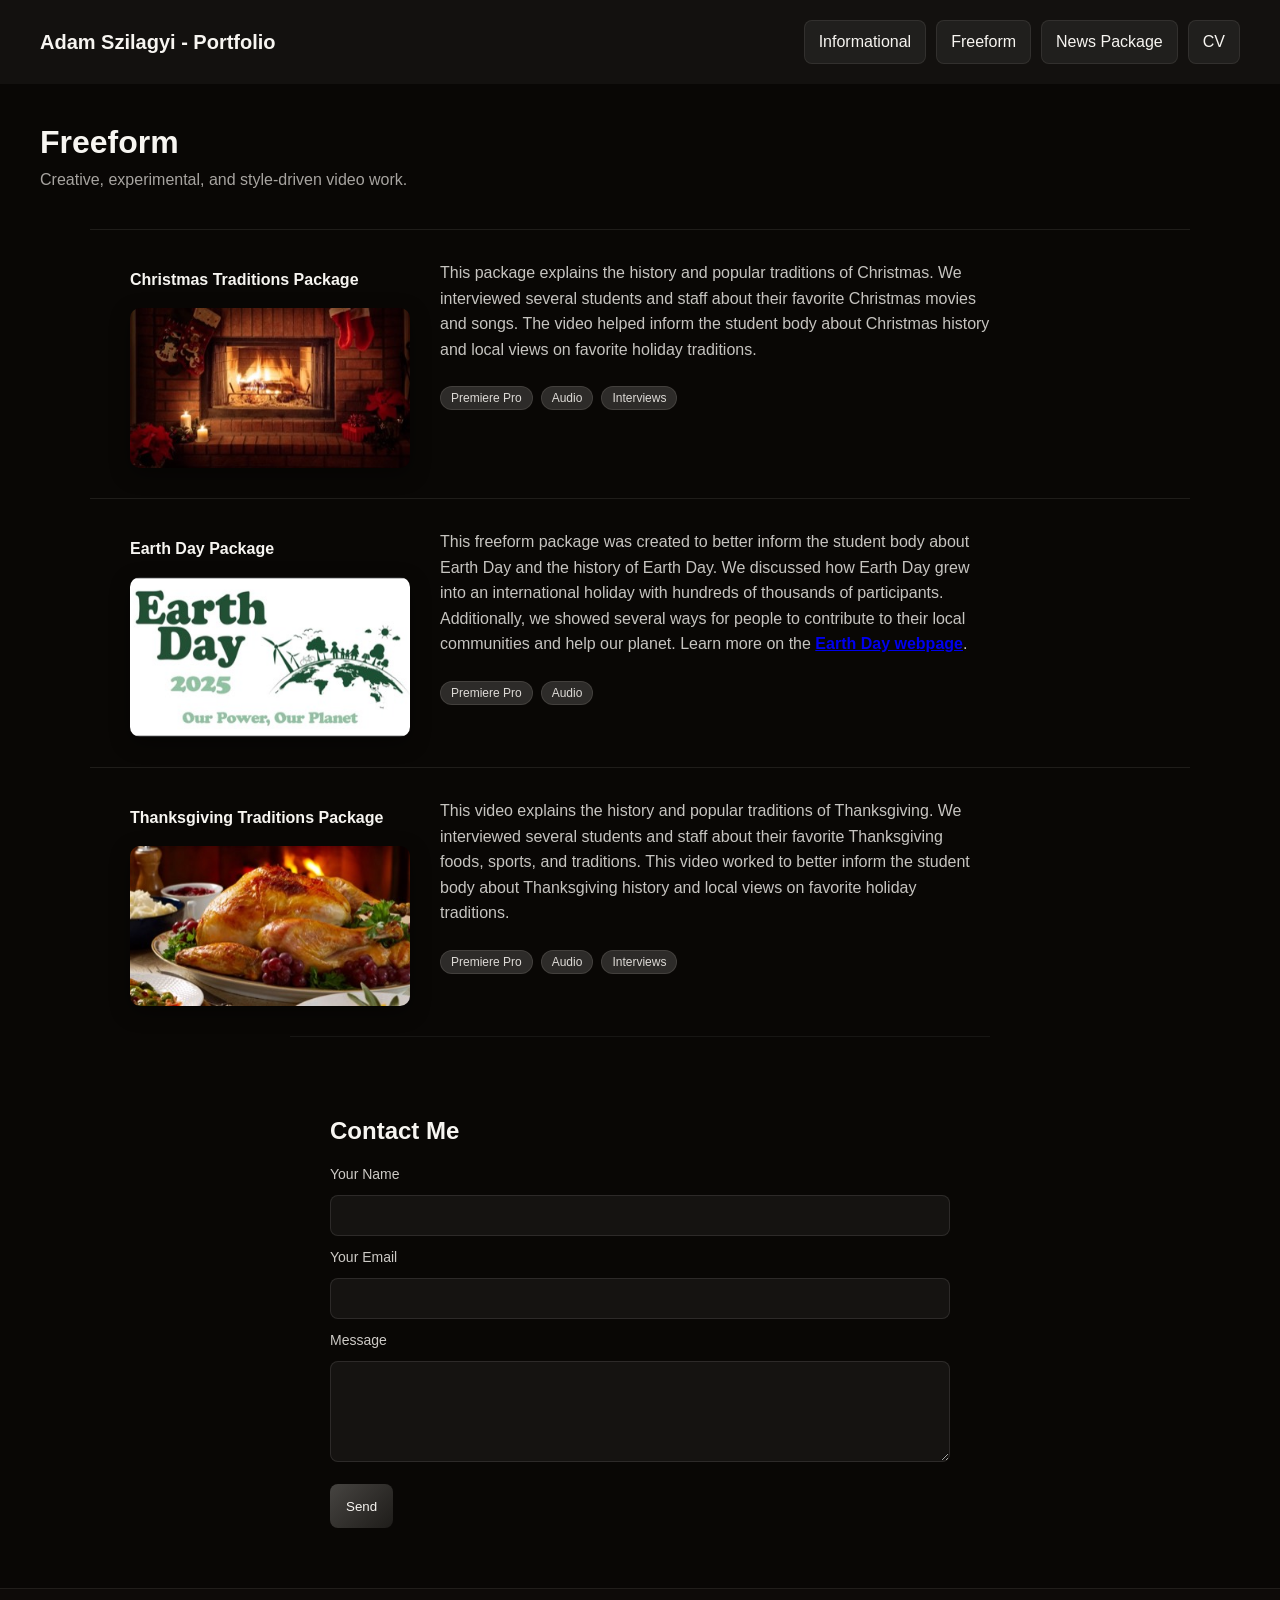
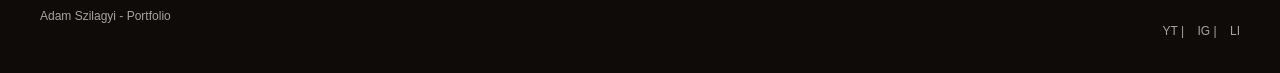
==== commit 0891da0d: "Impeccable Polish Run" ====
--- a/freeform.html
+++ b/freeform.html
@@ -30,7 +30,7 @@
       <section class="video-row">
       <a class="video-card" href="https://youtu.be/-RjYOG3RNKY" target="_blank" rel="noopener noreferrer">
         <div class="video-title">Christmas Traditions Package</div>
-        <img src="images/thumbs/free1.jpg" alt="Christmas Traditions Package video thumbnail" width="720" height="405" loading="lazy" decoding="async" />
+        <img src="images/thumbs/free1.jpg" srcset="images/thumbs/small/free1.jpg 360w, images/thumbs/free1.jpg 720w" sizes="(max-width: 768px) min(100vw - 40px, 300px), 280px" alt="Christmas Traditions Package video thumbnail" width="720" height="405" loading="lazy" decoding="async" />
       </a>
       <div>
         <div class="video-text">This package explains the history and popular traditions of Christmas. We interviewed
@@ -48,7 +48,7 @@
     <section class="video-row">
       <a class="video-card" href="https://youtu.be/7KwPspmigpY" target="_blank" rel="noopener noreferrer">
         <div class="video-title">Earth Day Package</div>
-        <img src="images/thumbs/free2.jpg" alt="Earth Day Package video thumbnail" width="720" height="405" loading="lazy" decoding="async" />
+        <img src="images/thumbs/free2.jpg" srcset="images/thumbs/small/free2.jpg 360w, images/thumbs/free2.jpg 720w" sizes="(max-width: 768px) min(100vw - 40px, 300px), 280px" alt="Earth Day Package video thumbnail" width="720" height="405" loading="lazy" decoding="async" />
       </a>
       <div>
         <div class="video-text">This freeform package was created to better inform the student body about Earth Day and the
@@ -66,7 +66,7 @@
     <section class="video-row">
       <a class="video-card" href="https://youtu.be/8H7IEGr7EFw" target="_blank" rel="noopener noreferrer">
         <div class="video-title">Thanksgiving Traditions Package</div>
-        <img src="images/thumbs/free3.jpg" alt="Thanksgiving Traditions Package video thumbnail" width="720" height="405" loading="lazy" decoding="async" />
+        <img src="images/thumbs/free3.jpg" srcset="images/thumbs/small/free3.jpg 360w, images/thumbs/free3.jpg 720w" sizes="(max-width: 768px) min(100vw - 40px, 300px), 280px" alt="Thanksgiving Traditions Package video thumbnail" width="720" height="405" loading="lazy" decoding="async" />
       </a>
       <div>
         <div class="video-text">This video explains the history and popular traditions of Thanksgiving. We interviewed
--- a/styles.css
+++ b/styles.css
@@ -1,11 +1,46 @@
 /* ========================================
    GLOBAL STYLES
    ======================================== */
+:root {
+  --color-page: oklch(13% 0.006 75);
+  --color-header: oklch(18% 0.006 75);
+  --color-rule: oklch(23% 0.006 75);
+  --color-control: oklch(39% 0.006 75);
+  --color-control-hover: oklch(52% 0.006 75);
+  --color-control-deep: oklch(30% 0.006 75);
+  --color-text: oklch(97% 0.006 75);
+  --color-text-body: oklch(84% 0.006 75);
+  --color-text-soft: oklch(82% 0.006 75);
+  --color-text-muted: oklch(72% 0.006 75);
+  --color-tag-text: oklch(89% 0.006 75);
+  --wash-subtle: oklch(97% 0.006 75 / 0.06);
+  --wash-hover: oklch(97% 0.006 75 / 0.15);
+  --wash-field: oklch(97% 0.006 75 / 0.05);
+  --wash-footer: oklch(16% 0.006 75 / 0.8);
+  --wash-tag: oklch(39% 0.006 75 / 0.6);
+  --wash-tag-hover: oklch(39% 0.006 75 / 0.9);
+  --border-faint: oklch(97% 0.006 75 / 0.08);
+  --border-soft: oklch(97% 0.006 75 / 0.1);
+  --border-medium: oklch(97% 0.006 75 / 0.15);
+  --border-focus: oklch(97% 0.006 75 / 0.42);
+  --radius-xs: 5px;
+  --radius-md: 8px;
+  --radius-lg: 10px;
+  --radius-xl: 12px;
+  --radius-pill: 16px;
+  --shadow-nav: 0 6px 20px oklch(0% 0 0 / 0.4);
+  --shadow-portrait: 0 10px 30px oklch(0% 0 0 / 0.5);
+  --shadow-media: 0 10px 30px oklch(0% 0 0 / 0.6);
+  --shadow-button: 0 8px 25px oklch(0% 0 0 / 0.4);
+  --shadow-card: 0 6px 20px oklch(0% 0 0 / 0.4);
+  --ease-out: cubic-bezier(0.16, 1, 0.3, 1);
+}
+
 body {
   margin: 0;
   font-family: Arial, sans-serif;
-  background: #0f0f0f;
-  color: white;
+  background: var(--color-page);
+  color: var(--color-text);
 }
 
 *,
@@ -31,7 +66,7 @@
 }
 
 :focus-visible {
-  outline: 3px solid rgba(255, 255, 255, 0.7);
+  outline: 3px solid var(--border-focus);
   outline-offset: 3px;
 }
 
@@ -43,7 +78,7 @@
   justify-content: space-between;
   align-items: center;
   padding: 20px 40px;
-  background: #1a1a1a;
+  background: var(--color-header);
   position: sticky;
   top: 0;
   z-index: 1000;
@@ -52,12 +87,12 @@
 .title {
   font-size: 20px;
   font-weight: bold;
-  color: white;
+  color: var(--color-text);
   text-decoration: none;
   cursor: pointer;
   transition:
-    opacity 0.2s ease,
-    transform 0.2s ease;
+    opacity 0.2s var(--ease-out),
+    transform 0.2s var(--ease-out);
 }
 
 .title:hover {
@@ -79,21 +114,21 @@
   justify-content: center;
   min-height: 44px;
   padding: 10px 14px;
-  background: rgba(255, 255, 255, 0.06);
-  color: #fff;
+  background: var(--wash-subtle);
+  color: var(--color-text);
   text-decoration: none;
-  border-radius: 8px;
+  border-radius: var(--radius-md);
   transition:
-    transform 0.25s ease,
-    background 0.25s ease,
-    box-shadow 0.25s ease;
-  border: 1px solid rgba(255, 255, 255, 0.08);
+    transform 0.25s var(--ease-out),
+    background 0.25s var(--ease-out),
+    box-shadow 0.25s var(--ease-out);
+  border: 1px solid var(--border-faint);
 }
 
 .nav-buttons a:hover {
   transform: translateY(-2px);
-  background: rgba(255, 255, 255, 0.15);
-  box-shadow: 0 6px 20px rgba(0, 0, 0, 0.4);
+  background: var(--wash-hover);
+  box-shadow: var(--shadow-nav);
 }
 
 /* ========================================
@@ -113,8 +148,8 @@
   height: 150px;
   border-radius: 50%;
   object-fit: cover;
-  border: 3px solid rgba(255, 255, 255, 0.15);
-  box-shadow: 0 10px 30px rgba(0, 0, 0, 0.5);
+  border: 3px solid var(--border-medium);
+  box-shadow: var(--shadow-portrait);
   flex-shrink: 0;
 }
 
@@ -129,7 +164,7 @@
 }
 
 .about p {
-  color: #cfcfcf;
+  color: var(--color-text-body);
   line-height: 1.6;
   margin: 0 0 15px 0;
 }
@@ -150,7 +185,7 @@
   border-radius: 50%;
   margin-top: 10px;
   object-fit: cover;
-  filter: drop-shadow(0 10px 15px rgba(0, 0, 0, 0.4));
+  filter: drop-shadow(0 10px 15px oklch(0% 0 0 / 0.4));
 }
 
 /* ========================================
@@ -166,15 +201,15 @@
   min-height: 44px;
   margin-right: 12px;
   font-size: 18px;
-  color: #ccc;
+  color: var(--color-text-soft);
   text-decoration: none;
   transition:
-    color 0.2s ease,
-    transform 0.2s ease;
+    color 0.2s var(--ease-out),
+    transform 0.2s var(--ease-out);
 }
 
 .socials a:hover {
-  color: white;
+  color: var(--color-text);
   transform: scale(1.1);
 }
 
@@ -186,7 +221,7 @@
   align-items: flex-start;
   justify-content: flex-start;
   padding: 80px 60px;
-  border-top: 1px solid rgba(255, 255, 255, 0.06);
+  border-top: 1px solid var(--wash-subtle);
   max-width: 1100px;
   margin: auto;
   gap: clamp(40px, 10vw, 120px);
@@ -196,9 +231,9 @@
   width: 340px;
   height: 200px;
   object-fit: cover;
-  border-radius: 12px;
-  box-shadow: 0 10px 30px rgba(0, 0, 0, 0.6);
-  transition: transform 0.3s ease;
+  border-radius: var(--radius-xl);
+  box-shadow: var(--shadow-media);
+  transition: transform 0.3s var(--ease-out);
   flex-shrink: 0;
 }
 
@@ -226,7 +261,7 @@
 }
 
 .desc p {
-  color: #cfcfcf;
+  color: var(--color-text-body);
   margin: 0 0 15px 0;
   line-height: 1.6;
 }
@@ -236,7 +271,7 @@
    ======================================== */
 .skills {
   padding: 40px 180px;
-  border-top: 1px solid #222;
+  border-top: 1px solid var(--color-rule);
 }
 
 .skill {
@@ -245,20 +280,20 @@
 
 .skill-name {
   margin-bottom: 5px;
-  color: #ccc;
+  color: var(--color-text-soft);
 }
 
 .bar {
   width: 100%;
-  background: #222;
+  background: var(--color-rule);
   height: 10px;
-  border-radius: 5px;
+  border-radius: var(--radius-xs);
   overflow: hidden;
 }
 
 .bar-fill {
   height: 100%;
-  background: #555;
+  background: var(--color-control);
 }
 
 /* ========================================
@@ -273,22 +308,22 @@
   margin-top: 10px;
   padding: 10px 16px;
   border: none;
-  border-radius: 8px;
-  background: linear-gradient(135deg, #444, #222);
-  color: white;
+  border-radius: var(--radius-md);
+  background: linear-gradient(135deg, var(--color-control), var(--color-rule));
+  color: var(--color-text);
   cursor: pointer;
   text-decoration: none;
   transition:
-    transform 0.25s ease,
-    background 0.25s ease,
-    box-shadow 0.25s ease;
+    transform 0.25s var(--ease-out),
+    background 0.25s var(--ease-out),
+    box-shadow 0.25s var(--ease-out);
 }
 
 button:hover,
 .button-link:hover {
   transform: translateY(-2px);
-  background: linear-gradient(135deg, #666, #333);
-  box-shadow: 0 8px 25px rgba(0, 0, 0, 0.4);
+  background: linear-gradient(135deg, var(--color-control-hover), var(--color-control-deep));
+  box-shadow: var(--shadow-button);
 }
 
 /* ========================================
@@ -298,7 +333,7 @@
   padding: 60px 40px;
   max-width: 700px;
   margin: auto;
-  border-top: 1px solid rgba(255, 255, 255, 0.06);
+  border-top: 1px solid var(--wash-subtle);
 }
 
 form {
@@ -308,7 +343,7 @@
 }
 
 label {
-  color: #cfcfcf;
+  color: var(--color-text-body);
   font-size: 14px;
   line-height: 1.3;
 }
@@ -316,16 +351,16 @@
 input,
 textarea {
   padding: 12px;
-  border-radius: 8px;
-  border: 1px solid rgba(255, 255, 255, 0.1);
-  background: rgba(255, 255, 255, 0.05);
-  color: white;
+  border-radius: var(--radius-md);
+  border: 1px solid var(--border-soft);
+  background: var(--wash-field);
+  color: var(--color-text);
   font-family: Arial, sans-serif;
 }
 
 input:focus,
 textarea:focus {
-  border-color: rgba(255, 255, 255, 0.3);
+  border-color: var(--border-focus);
 }
 
 button.submit {
@@ -339,24 +374,24 @@
   display: flex;
   justify-content: space-between;
   padding: 20px 40px;
-  background: rgba(20, 20, 20, 0.8);
-  border-top: 1px solid rgba(255, 255, 255, 0.08);
+  background: var(--wash-footer);
+  border-top: 1px solid var(--border-faint);
   font-size: 12px;
-  color: #aaa;
+  color: var(--color-text-muted);
 }
 
 footer a {
   display: inline-flex;
   align-items: center;
   min-height: 44px;
-  color: #aaa;
+  color: var(--color-text-muted);
   margin-left: 10px;
   text-decoration: none;
-  transition: color 0.2s ease;
+  transition: color 0.2s var(--ease-out);
 }
 
 footer a:hover {
-  color: white;
+  color: var(--color-text);
 }
 
 /* ========================================
@@ -372,7 +407,7 @@
 .page-desc {
   padding: 0 40px 40px;
   margin: 0;
-  color: #aaa;
+  color: var(--color-text-muted);
 }
 
 /* ========================================
@@ -383,7 +418,7 @@
   align-items: flex-start;
   gap: 30px;
   padding: 30px 40px;
-  border-top: 1px solid #222;
+  border-top: 1px solid var(--color-rule);
   max-width: 1100px;
   margin: 0 auto;
 }
@@ -398,8 +433,8 @@
   display: flex;
   flex-direction: column;
   text-decoration: none;
-  color: white;
-  transition: transform 0.2s ease;
+  color: var(--color-text);
+  transition: transform 0.2s var(--ease-out);
   min-width: 280px;
   width: 280px;
   flex-shrink: 0;
@@ -422,14 +457,14 @@
   width: 280px;
   height: 160px;
   object-fit: cover;
-  border-radius: 10px;
-  box-shadow: 0 6px 20px rgba(0, 0, 0, 0.4);
-  transition: transform 0.3s ease;
+  border-radius: var(--radius-lg);
+  box-shadow: var(--shadow-card);
+  transition: transform 0.3s var(--ease-out);
 }
 
 .video-text {
   max-width: 550px;
-  color: #ccc;
+  color: var(--color-text-soft);
   line-height: 1.6;
   margin-bottom: 12px;
 }
@@ -447,18 +482,20 @@
 .tag {
   display: inline-block;
   padding: 4px 10px;
-  background: rgba(85, 85, 85, 0.6);
-  color: #ddd;
-  border-radius: 16px;
+  background: var(--wash-tag);
+  color: var(--color-tag-text);
+  border-radius: var(--radius-pill);
   font-size: 12px;
   font-weight: 500;
-  border: 1px solid rgba(255, 255, 255, 0.1);
-  transition: all 0.2s ease;
+  border: 1px solid var(--border-soft);
+  transition:
+    background 0.2s var(--ease-out),
+    border-color 0.2s var(--ease-out);
 }
 
 .tag:hover {
-  background: rgba(85, 85, 85, 0.9);
-  border-color: rgba(255, 255, 255, 0.3);
+  background: var(--wash-tag-hover);
+  border-color: var(--border-focus);
 }
 
 /* ========================================
@@ -468,8 +505,8 @@
   opacity: 0;
   transform: translateY(20px);
   transition:
-    opacity 0.8s ease,
-    transform 0.8s ease;
+    opacity 0.8s var(--ease-out),
+    transform 0.8s var(--ease-out);
 }
 
 .fade-in.show {
